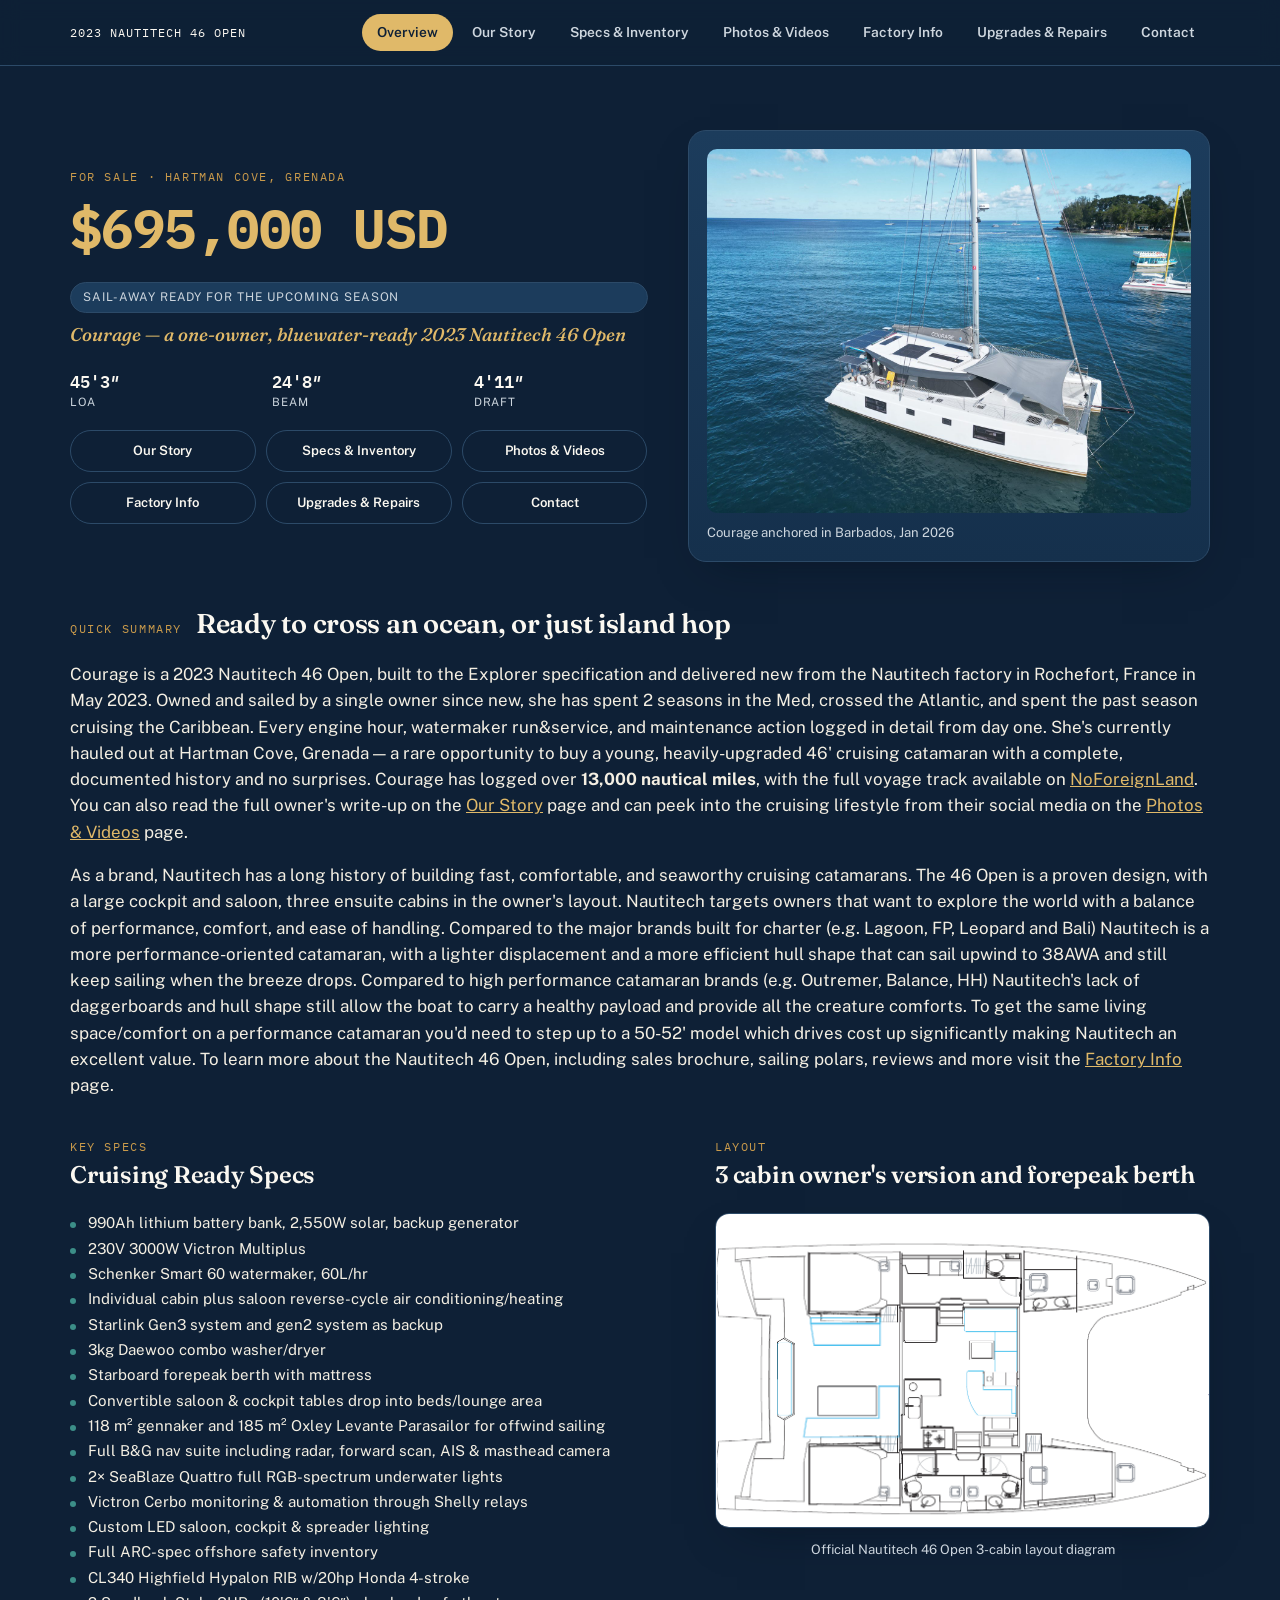
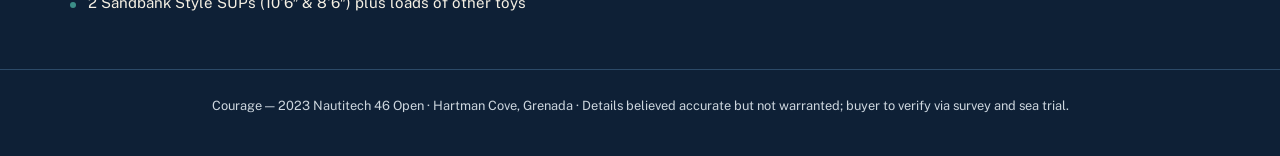
==== index.html @ 59e5dc00 "tweak layout title" ====
<!doctype html>
<html lang="en">
<head>
<meta charset="UTF-8">
<meta name="viewport" content="width=device-width, initial-scale=1.0">
<title>Courage — 2023 Nautitech 46 Open | For Sale</title>
<meta name="description" content="Courage, a one-owner 2023 Nautitech 46 Open, for sale in Hartman Cove, Grenada. Extensively upgraded, fully documented, ready to cruise.">
<link rel="icon" href="data:image/svg+xml,%3Csvg xmlns='http://www.w3.org/2000/svg' viewBox='0 0 32 32'%3E%3Crect width='32' height='32' rx='6' fill='%230e2036'/%3E%3Cpath d='M16 5v16M16 8l7 4-7 3V8Z' fill='%23e0b969'/%3E%3Cpath d='M6 24c2 2 4 2 6 0s4-2 6 0 4 2 6 0' stroke='%23e0b969' stroke-width='1.6' fill='none' stroke-linecap='round'/%3E%3C/svg%3E">
<link rel="preconnect" href="https://fonts.googleapis.com">
<link rel="preconnect" href="https://fonts.gstatic.com" crossorigin>
<link href="https://fonts.googleapis.com/css2?family=Fraunces:ital,opsz,wght@0,9..144,300;0,9..144,450;0,9..144,600;0,9..144,700;1,9..144,500&family=Public+Sans:wght@400;500;600;700&family=IBM+Plex+Mono:wght@400;500;600&display=swap" rel="stylesheet">
<link rel="stylesheet" href="assets/css/style.css">
<!-- Google tag (gtag.js) -->
<script async src="https://www.googletagmanager.com/gtag/js?id=G-KEBNTZXDZ2"></script>
<script>
  window.dataLayer = window.dataLayer || [];
  function gtag(){dataLayer.push(arguments);}
  gtag('js', new Date());

  gtag('config', 'G-KEBNTZXDZ2');
</script>
</head>
<body data-page="description">
<header id="site-header"></header>

<main>
  <div class="page-hero-block">
    <div class="hero">
      <div>
        <div class="eyebrow">For sale &middot; Hartman Cove, Grenada</div>
        <h1 class="hero-price" data-cfg="askingPrice">$695,000 USD</h1>
        <div class="price-pill">Sail-away ready for the upcoming season</div>
        <p class="tag">Courage &mdash; a one-owner, bluewater-ready 2023 Nautitech&nbsp;46&nbsp;Open</p>

        <div class="hero-facts">
          <div><div class="v">45'3&Prime;</div><div class="k">LOA</div></div>
          <div><div class="v">24'8&Prime;</div><div class="k">Beam</div></div>
          <div><div class="v">4'11&Prime;</div><div class="k">Draft</div></div>
        </div>

        <div class="hero-nav-grid">
          <a class="btn btn-ghost" href="our-story.html">Our Story</a>
          <a class="btn btn-ghost" href="specs.html">Specs &amp; Inventory</a>
          <a class="btn btn-ghost" href="photos.html">Photos &amp; Videos</a>
          <a class="btn btn-ghost" href="info.html">Factory Info</a>
          <a class="btn btn-ghost" href="upgrades.html">Upgrades &amp; Repairs</a>
          <a class="btn btn-ghost" href="contact.html">Contact</a>
        </div>

      </div>

      <div class="hero-art">
        <a href="assets/img/courage-barbados-hero.jpg" target="_blank" rel="noopener"><img src="assets/img/courage-barbados-hero.jpg" alt="Courage anchored in Barbados, January 2026"></a>
        <p class="diagram-note" style="margin-top:10px;margin-bottom:0;">Courage anchored in Barbados, Jan 2026</p>
      </div>
    </div>
  </div>

  <div class="section">
    <div class="section-head">
      <div class="eyebrow">Quick summary</div>
      <h2>Ready to cross an ocean, or just island hop</h2>
    </div>
    <p class="lede">
      Courage is a 2023 Nautitech 46 Open, built to the Explorer specification and delivered new from the
      Nautitech factory in Rochefort, France in May 2023. Owned and sailed by a single owner since new, she has
      spent 2 seasons in the Med, crossed the Atlantic, and spent the past season cruising the Caribbean.  Every engine hour, 
      watermaker run&service, and maintenance action logged in detail from day one. She's currently hauled out at Hartman
      Cove, Grenada — a rare opportunity to buy a young, heavily-upgraded 46' cruising catamaran with a
      complete, documented history and no surprises. Courage has logged over <strong>13,000 nautical
      miles</strong>, with the full voyage track available on
      <a href="https://www.noforeignland.com/map/boat/6696064289603584/journey">NoForeignLand</a>.  You can also read the full owner's 
      write-up on the <a href="our-story.html">Our Story</a> page and can peek into the cruising lifestyle from their social media on the <a href="photos.html">Photos &amp; Videos</a> 
      page.
    </p>
    <p class="lede">
      As a brand, Nautitech has a long history of building fast, comfortable, and seaworthy cruising catamarans. The 46 Open is
      a proven design, with a large cockpit and saloon, three ensuite cabins in the owner's layout.  Nautitech targets owners 
      that want to explore the world with a balance of performance, comfort, and ease of handling.  Compared to the major brands built for charter (e.g. Lagoon, FP, Leopard and Bali) 
      Nautitech is a more performance-oriented catamaran, with a lighter displacement and a more efficient hull shape that can sail upwind to 38AWA and still 
      keep sailing when the breeze drops.  Compared to high performance catamaran brands (e.g. Outremer, Balance, HH) Nautitech's lack of daggerboards and hull shape
      still allow the boat to carry a healthy payload and provide all the creature comforts.  To get the same living space/comfort on a performance catamaran you'd
      need to step up to a 50-52' model which drives cost up significantly making Nautitech an excellent value.  To learn more about the Nautitech 46 Open, including 
      sales brochure, sailing polars, reviews and more visit the <a href="info.html">Factory Info</a> page. 
    </p>
  </div>

  <div class="section upgrade-intro" style="align-items:start;">
    <div>
      <div class="eyebrow">Key specs</div>
      <h2>Cruising Ready Specs</h2>
      <div class="timeline-entry" style="margin-top:20px;">
        <ul>
          <li>990Ah lithium battery bank, 2,550W solar, backup generator</li>
          <li>230V 3000W Victron Multiplus</li>
          <li>Schenker Smart 60 watermaker, 60L/hr</li>
          <li>Individual cabin plus saloon reverse-cycle air conditioning/heating</li>
          <li>Starlink Gen3 system and gen2 system as backup</li>
          <li>3kg Daewoo combo washer/dryer</li>
          <li>Starboard forepeak berth with mattress</li>
          <li>Convertible saloon &amp; cockpit tables drop into beds/lounge area</li>
          <li>118 m&sup2; gennaker and 185 m&sup2; Oxley Levante Parasailor for offwind sailing</li>
          <li>Full B&amp;G nav suite including radar, forward scan, AIS &amp; masthead camera</li>
          <li>2&times; SeaBlaze Quattro full RGB-spectrum underwater lights</li>
          <li>Victron Cerbo monitoring &amp; automation through Shelly relays</li>
          <li>Custom LED saloon, cockpit &amp; spreader lighting</li>
          <li>Full ARC-spec offshore safety inventory</li>
          <li>CL340 Highfield Hypalon RIB w/20hp Honda 4-stroke</li>
          <li>2 Sandbank Style SUPs (10'6&Prime; &amp; 8'6&Prime;) plus loads of other toys</li>
        </ul>
      </div>
    </div>
    <div>
      <div class="eyebrow">Layout</div>
      <h2>3 cabin owner's version and forepeak berth</h2>
      <a href="assets/img/nautitech-46open-layout-plan.png" target="_blank" rel="noopener" style="margin-top:20px;display:block;">
        <img src="assets/img/nautitech-46open-layout-plan.png" alt="Nautitech 46 Open 3 cabin owner's layout / deck plan" style="width:100%;display:block;border-radius:var(--radius);border:1px solid var(--line);box-shadow:var(--shadow);">
      </a>
      <p class="diagram-note" style="text-align:center;margin-top:12px;">
        Official Nautitech 46 Open 3-cabin layout diagram
      </p>
    </div>
  </div>
</main>

<footer id="site-footer"></footer>

<script src="assets/js/config.js"></script>
<script src="assets/js/nav.js"></script>
</body>
</html>
---- assets/css/style.css ----
/* Courage — 2023 Nautitech 46 Open — site styles
   Palette: deep marine navy + brass + parchment sand, echoing brightwork
   hardware against a night passage sky. Deliberately single-theme. */

:root {
  --ink: #0e2036;
  --ink-2: #15304c;
  --ink-3: #1c3c5c;
  --line: #2c4a68;
  --sand: #f4efe3;
  --sand-dim: #cdd6de;
  --sand-2: #fbf8f1;
  --brass: #c99a4b;
  --brass-bright: #e0b969;
  --sea: #3c8e88;
  --warn: #d69a52;
  --shadow: 0 18px 44px -22px rgba(6, 14, 26, 0.55);
  --radius: 14px;
}

* { box-sizing: border-box; }
html { scroll-behavior: smooth; }

body {
  margin: 0;
  background: var(--ink);
  color: var(--sand);
  font-family: "Public Sans", -apple-system, BlinkMacSystemFont, "Segoe UI", sans-serif;
  line-height: 1.55;
  -webkit-font-smoothing: antialiased;
}

h1, h2, h3, .display {
  font-family: "Fraunces", Georgia, "Times New Roman", serif;
  font-weight: 600;
  text-wrap: balance;
  letter-spacing: -0.01em;
  color: var(--sand-2);
  margin: 0;
}

a { color: var(--brass-bright); }
a:focus-visible, button:focus-visible, input:focus-visible, textarea:focus-visible {
  outline: 2px solid var(--brass-bright);
  outline-offset: 3px;
}

.mono { font-family: "IBM Plex Mono", ui-monospace, monospace; font-variant-numeric: tabular-nums; }
.eyebrow {
  font-family: "IBM Plex Mono", monospace;
  font-size: 0.72rem;
  letter-spacing: 0.14em;
  text-transform: uppercase;
  color: var(--brass);
}

/* ---------- Topbar ---------- */
.topbar {
  position: sticky;
  top: 0;
  z-index: 40;
  background: rgba(14, 32, 54, 0.94);
  backdrop-filter: blur(10px);
  border-bottom: 1px solid var(--line);
}
.topbar-inner {
  max-width: 1180px;
  margin: 0 auto;
  padding: 14px 20px;
  display: flex;
  align-items: center;
  gap: 18px;
  flex-wrap: wrap;
}
.brand {
  display: flex;
  align-items: baseline;
  gap: 10px;
  text-decoration: none;
  flex-shrink: 0;
}
.brand-name {
  font-family: "Fraunces", serif;
  font-weight: 700;
  font-size: 1.3rem;
  color: var(--sand-2);
  letter-spacing: 0.01em;
}
.brand-tag {
  font-family: "IBM Plex Mono", monospace;
  font-size: 0.78rem;
  letter-spacing: 0.08em;
  color: var(--sand-2);
  text-transform: uppercase;
}
nav.primary-nav {
  display: flex;
  gap: 4px;
  margin-left: auto;
  flex-wrap: wrap;
}
nav.primary-nav a {
  font-family: "Public Sans", sans-serif;
  font-size: 0.86rem;
  font-weight: 600;
  color: var(--sand-dim);
  background: transparent;
  border: 1px solid transparent;
  border-radius: 999px;
  padding: 7px 14px;
  text-decoration: none;
}
nav.primary-nav a:hover { color: var(--sand-2); border-color: var(--line); }
nav.primary-nav a.active { color: var(--ink); background: var(--brass-bright); }
.menu-toggle {
  display: none;
  background: transparent;
  border: 1px solid var(--line);
  color: var(--sand-2);
  border-radius: 8px;
  font-size: 1.1rem;
  padding: 6px 10px;
  cursor: pointer;
}

/* ---------- Layout ---------- */
main { max-width: 1180px; margin: 0 auto; padding: 0 20px; }
.page-hero-block { padding-block: 32px 0; }
.section { margin-block-start: 40px; padding-block-end: 0; }
main > .section:first-child, main > .page-hero-block { margin-block-start: 32px; }
main { padding-block-end: 56px; }
.section-head { display: flex; align-items: baseline; gap: 14px; margin-bottom: 16px; flex-wrap: wrap; }
.section-head h2 { font-size: 1.7rem; }

.card {
  background: var(--ink-2);
  border: 1px solid var(--line);
  border-radius: var(--radius);
  padding: 22px 24px;
}

/* ---------- Hero ---------- */
.hero {
  display: grid;
  grid-template-columns: 1.05fr 0.95fr;
  gap: 40px;
  align-items: center;
}
.hero-art {
  background: linear-gradient(180deg, var(--ink-3), var(--ink-2));
  border: 1px solid var(--line);
  border-radius: 18px;
  padding: 18px;
  box-shadow: var(--shadow);
}
.hero-art svg { width: 100%; height: auto; display: block; }
.hero-art img { width: 100%; height: auto; display: block; border-radius: 10px; }
.hero h1 { font-size: clamp(2.3rem, 4.4vw, 3.4rem); }
.hero .hero-price {
  font-family: "IBM Plex Mono", monospace;
  font-weight: 700;
  color: var(--brass-bright);
}
.hero .price-pill { margin-top: 12px; }
.hero .tag {
  font-family: "Fraunces", serif;
  font-style: italic;
  font-weight: 500;
  font-size: 1.15rem;
  color: var(--brass-bright);
  margin-top: 8px;
}
.hero-facts {
  display: grid;
  grid-template-columns: repeat(3, auto);
  gap: 14px 28px;
  margin-top: 18px;
}
.hero-facts div { min-width: 90px; }
.hero-facts .v { font-family: "IBM Plex Mono", monospace; font-size: 1.05rem; font-weight: 600; color: var(--sand-2); }
.hero-facts .k { font-size: 0.72rem; letter-spacing: 0.08em; text-transform: uppercase; color: var(--sand-dim); }
.hero-nav-grid {
  display: grid;
  grid-template-columns: repeat(3, 1fr);
  gap: 10px;
  margin-top: 18px;
}
.hero-nav-grid .btn {
  width: 100%;
  justify-content: center;
  padding: 10px 12px;
  font-size: 0.82rem;
  text-align: center;
}
.hero-cta { display: flex; gap: 12px; margin-top: 20px; flex-wrap: wrap; }

.btn {
  font-family: "Public Sans", sans-serif;
  font-weight: 600;
  font-size: 0.9rem;
  border-radius: 999px;
  padding: 12px 22px;
  border: 1px solid transparent;
  cursor: pointer;
  text-decoration: none;
  display: inline-flex;
  align-items: center;
  gap: 8px;
}
.btn-primary { background: var(--brass-bright); color: var(--ink); }
.btn-primary:hover { background: var(--brass); }
.btn-ghost { background: transparent; color: var(--sand-2); border-color: var(--line); }
.btn-ghost:hover { border-color: var(--brass-bright); color: var(--brass-bright); }

p.lede { font-size: 1.06rem; color: var(--sand); }

/* ---------- Layout diagram ---------- */
.layout-wrap { display: grid; grid-template-columns: 1.3fr 0.7fr; gap: 32px; align-items: start; }
.layout-wrap svg { width: 100%; height: auto; }
.layout-key { display: grid; gap: 10px; }
.layout-key .row { display: flex; align-items: center; gap: 10px; font-size: 0.92rem; }
.layout-key .swatch { width: 12px; height: 12px; border-radius: 3px; flex-shrink: 0; }
.diagram-note { font-size: 0.82rem; color: var(--sand-dim); margin-top: 14px; }

/* ---------- Placeholder / pending cards ---------- */
.pending {
  border: 1px dashed var(--line);
  border-radius: var(--radius);
  padding: 22px 24px;
  background: transparent;
}
.pending .eyebrow { color: var(--sea); }
.pending h3 { font-size: 1.05rem; margin-bottom: 6px; }
.pending p { color: var(--sand-dim); font-size: 0.9rem; margin: 0; }
.thumb-grid { display: grid; grid-template-columns: repeat(4, 1fr); gap: 10px; margin-top: 18px; }
.thumb-grid img {
  width: 100%;
  aspect-ratio: 4 / 3;
  object-fit: cover;
  border-radius: 8px;
  border: 1px solid var(--line);
  display: block;
}

/* ---------- Specs page ---------- */
.quickspec-strip {
  display: grid;
  grid-template-columns: repeat(4, 1fr);
  gap: 1px;
  background: var(--line);
  border: 1px solid var(--line);
  border-radius: var(--radius);
  overflow: hidden;
  margin-bottom: 8px;
}
.quickspec-strip div { background: var(--ink-2); padding: 16px 18px; }
.quickspec-strip .v { font-family: "IBM Plex Mono", monospace; font-weight: 600; font-size: 1.02rem; color: var(--sand-2); }
.quickspec-strip .k { font-size: 0.7rem; letter-spacing: 0.08em; text-transform: uppercase; color: var(--sand-dim); margin-top: 3px; }

.spec-grid { display: grid; grid-template-columns: repeat(auto-fit, minmax(300px, 1fr)); gap: 18px; }
.spec-group h3 {
  font-size: 0.78rem;
  letter-spacing: 0.1em;
  text-transform: uppercase;
  font-family: "IBM Plex Mono", monospace;
  color: var(--brass);
  border-bottom: 1px solid var(--line);
  padding-bottom: 8px;
  margin-bottom: 10px;
}
.spec-group ul { list-style: none; margin: 0; padding: 0; display: grid; gap: 5px; }
.spec-group li { font-size: 0.93rem; line-height: 1.35; padding-left: 16px; position: relative; color: var(--sand); }
.spec-group li::before {
  content: "";
  position: absolute;
  left: 0;
  top: 0.55em;
  width: 6px;
  height: 6px;
  border-radius: 50%;
  background: var(--sea);
}
.spec-group li strong { color: var(--sand-2); }

.investment-strip {
  margin-top: 32px;
  display: grid;
  grid-template-columns: repeat(auto-fit, minmax(220px, 1fr));
  gap: 18px;
}
.investment-strip .card .v { font-family: "IBM Plex Mono", monospace; font-size: 1.6rem; font-weight: 600; color: var(--brass-bright); }
.investment-strip .card .k { font-size: 0.78rem; color: var(--sand-dim); margin-top: 6px; }

.price-callout {
  display: flex;
  align-items: center;
  gap: 16px;
  flex-wrap: wrap;
  border-left: 3px solid var(--brass);
  background: var(--ink-2);
  border-radius: 0 var(--radius) var(--radius) 0;
  padding: 18px 22px;
  margin: 36px 0;
}
.price-callout .amount {
  font-family: "IBM Plex Mono", monospace;
  font-weight: 700;
  font-size: 1.7rem;
  color: var(--brass-bright);
}
.price-pill {
  font-size: 0.75rem;
  letter-spacing: 0.08em;
  text-transform: uppercase;
  color: var(--sand-dim);
  background: var(--ink-3);
  border: 1px solid var(--line);
  border-radius: 999px;
  padding: 5px 12px;
  max-width: 100%;
  box-sizing: border-box;
}
.price-amount {
  font-family: "IBM Plex Mono", monospace;
  font-weight: 700;
  font-size: 1.3rem;
  color: var(--brass-bright) !important;
}

.note-box {
  margin-top: 24px;
  border-left: 3px solid var(--warn);
  background: var(--ink-2);
  border-radius: 0 var(--radius) var(--radius) 0;
  padding: 16px 20px;
  font-size: 0.9rem;
  color: var(--sand);
}

/* ---------- Photos / videos / info grids ---------- */
.link-grid { display: grid; grid-template-columns: repeat(auto-fit, minmax(240px, 1fr)); gap: 18px; }
.doc-grid { display: grid; grid-template-columns: repeat(auto-fit, minmax(260px, 1fr)); gap: 18px; }
.doc-card { display: flex; flex-direction: column; gap: 10px; }
.doc-card .file { font-family: "IBM Plex Mono", monospace; font-size: 0.78rem; color: var(--sand-dim); word-break: break-word; }
.doc-card .btn { align-self: flex-start; margin-top: 4px; }

.doc-list { list-style: none; margin: 24px 0 0; padding: 0; display: grid; gap: 0; }
.doc-list li {
  display: flex; flex-wrap: wrap; align-items: baseline; gap: 8px 14px;
  padding: 16px 0; border-bottom: 1px solid var(--line);
}
.doc-list li:first-child { padding-top: 0; }
.doc-list li:last-child { border-bottom: none; }
.doc-list .doc-name { color: var(--sand-2); font-weight: 600; font-size: 0.96rem; }
.doc-list .file { font-family: "IBM Plex Mono", monospace; font-size: 0.78rem; color: var(--sand-dim); word-break: break-word; }
.doc-list .tag-pending {
  margin-left: auto;
  font-family: "IBM Plex Mono", monospace;
  font-size: 0.68rem;
  text-transform: uppercase;
  letter-spacing: 0.08em;
  color: var(--sea);
  border: 1px dashed var(--line);
  border-radius: 999px;
  padding: 4px 11px;
  white-space: nowrap;
}

.link-card { display: flex; flex-direction: column; gap: 8px; text-decoration: none; }
.link-card h3 { font-size: 1.02rem; color: var(--sand-2); }
.link-card p { margin: 0; color: var(--sand-dim); font-size: 0.88rem; }
.link-card .go { color: var(--brass-bright); font-size: 0.82rem; font-weight: 600; margin-top: 4px; }

/* Small, gallery-sized video embeds — narrower than YouTube's stock 560x315 */
.video-grid {
  display: grid;
  grid-template-columns: repeat(auto-fit, minmax(280px, 1fr));
  gap: 22px;
}
.video-card { display: flex; flex-direction: column; gap: 10px; }
.video-frame {
  position: relative;
  width: 100%;
  max-width: 360px;
  aspect-ratio: 16 / 9;
  border-radius: 12px;
  overflow: hidden;
  border: 1px solid var(--line);
  background: var(--ink-3);
}
.video-frame iframe { position: absolute; inset: 0; width: 100%; height: 100%; border: 0; }
.video-card h3 { font-size: 0.98rem; }

.insta-grid {
  display: grid;
  grid-template-columns: repeat(auto-fit, minmax(170px, 1fr));
  gap: 18px;
  align-items: start;
}
.insta-grid blockquote.instagram-media { margin: 0 !important; width: 100% !important; }

/* Instagram's embed script enforces a ~326px floor on the iframe it builds and can
   resize it again after the post finishes loading, so a one-time JS measurement is
   unreliable (it can lock in a stale size and cause overlap). `zoom` shrinks the
   whole embed — including any later resize Instagram makes — without JS. */
.insta-embed { zoom: 0.5; overflow: hidden; }

/* ---------- Upgrades & repair history ---------- */
.upgrade-intro { display: grid; grid-template-columns: 1.1fr 0.9fr; gap: 40px; align-items: start; }
.upgrade-photo {
  width: 100%;
  border-radius: var(--radius);
  border: 1px solid var(--line);
  box-shadow: var(--shadow);
  display: block;
}
.timeline { display: grid; gap: 26px; }
.timeline-entry h3 {
  font-size: 0.78rem;
  letter-spacing: 0.1em;
  text-transform: uppercase;
  font-family: "IBM Plex Mono", monospace;
  color: var(--brass);
  border-bottom: 1px solid var(--line);
  padding-bottom: 8px;
  margin-bottom: 10px;
}
.timeline-entry > ul { list-style: none; margin: 0; padding: 0; display: grid; gap: 5px; }
.timeline-entry > ul > li {
  font-size: 0.94rem;
  line-height: 1.35;
  padding-left: 18px;
  position: relative;
  color: var(--sand);
}
.timeline-entry > ul > li::before {
  content: "";
  position: absolute;
  left: 0;
  top: 0.6em;
  width: 6px;
  height: 6px;
  border-radius: 50%;
  background: var(--sea);
}
.timeline-entry .price {
  font-family: "IBM Plex Mono", monospace;
  font-weight: 600;
  color: var(--brass-bright);
  font-size: 0.9em;
}
.timeline-entry ul ul {
  list-style: none;
  margin: 5px 0 0;
  padding-left: 22px;
  display: grid;
  gap: 4px;
}
.timeline-entry ul ul li {
  font-size: 0.86rem;
  line-height: 1.35;
  color: var(--sand-dim);
  padding-left: 14px;
  position: relative;
}
.timeline-entry ul ul li::before {
  content: "";
  position: absolute;
  left: 0;
  top: 0.55em;
  width: 4px;
  height: 4px;
  border-radius: 50%;
  background: var(--line);
}

/* ---------- Our Story ---------- */
.story-columns { display: grid; grid-template-columns: 1fr 1fr; gap: 40px; align-items: start; }
.photo-pair { display: grid; grid-template-columns: 1fr 1fr; gap: 20px; }

/* ---------- Contact ---------- */
.contact-grid { display: grid; grid-template-columns: 0.9fr 1.1fr; gap: 40px; align-items: start; }
.contact-item { display: flex; gap: 14px; margin-bottom: 14px; }
.contact-item .ico {
  width: 38px; height: 38px; border-radius: 10px;
  background: var(--ink-3); border: 1px solid var(--line);
  display: flex; align-items: center; justify-content: center;
  flex-shrink: 0; color: var(--brass-bright); font-size: 1rem;
}
.contact-item .k { font-size: 0.72rem; letter-spacing: 0.08em; text-transform: uppercase; color: var(--sand-dim); }
.contact-item .v { font-size: 1rem; color: var(--sand-2); }
form.contact-form { display: grid; gap: 14px; }
form.contact-form label { font-size: 0.8rem; color: var(--sand-dim); display: block; margin-bottom: 6px; }
form.contact-form input, form.contact-form textarea {
  width: 100%;
  background: var(--ink);
  border: 1px solid var(--line);
  border-radius: 10px;
  padding: 11px 13px;
  color: var(--sand-2);
  font: inherit;
  font-family: "Public Sans", sans-serif;
}
form.contact-form textarea { resize: vertical; min-height: 110px; }
.two-col { display: grid; grid-template-columns: 1fr 1fr; gap: 14px; }

footer#site-footer {
  border-top: 1px solid var(--line);
  padding: 26px 20px 40px;
  text-align: center;
  font-size: 0.8rem;
  color: var(--sand-dim);
  display: block;
}

@media (max-width: 860px) {
  .hero, .layout-wrap, .contact-grid, .upgrade-intro, .story-columns, .two-col { grid-template-columns: 1fr; }
  .photo-pair { grid-template-columns: 1fr; gap: 16px; }
  .hero-nav-grid { grid-template-columns: repeat(2, 1fr); }
  .quickspec-strip { grid-template-columns: repeat(2, 1fr); }
  .thumb-grid { grid-template-columns: repeat(2, 1fr); }
  .menu-toggle { display: inline-flex; }
  nav.primary-nav {
    display: none;
    flex-direction: column;
    width: 100%;
    order: 3;
    background: var(--ink-2);
    border: 1px solid var(--line);
    border-radius: 12px;
    padding: 8px;
    margin-top: 8px;
  }
  nav.primary-nav.open { display: flex; }
  nav.primary-nav a { text-align: left; }
}
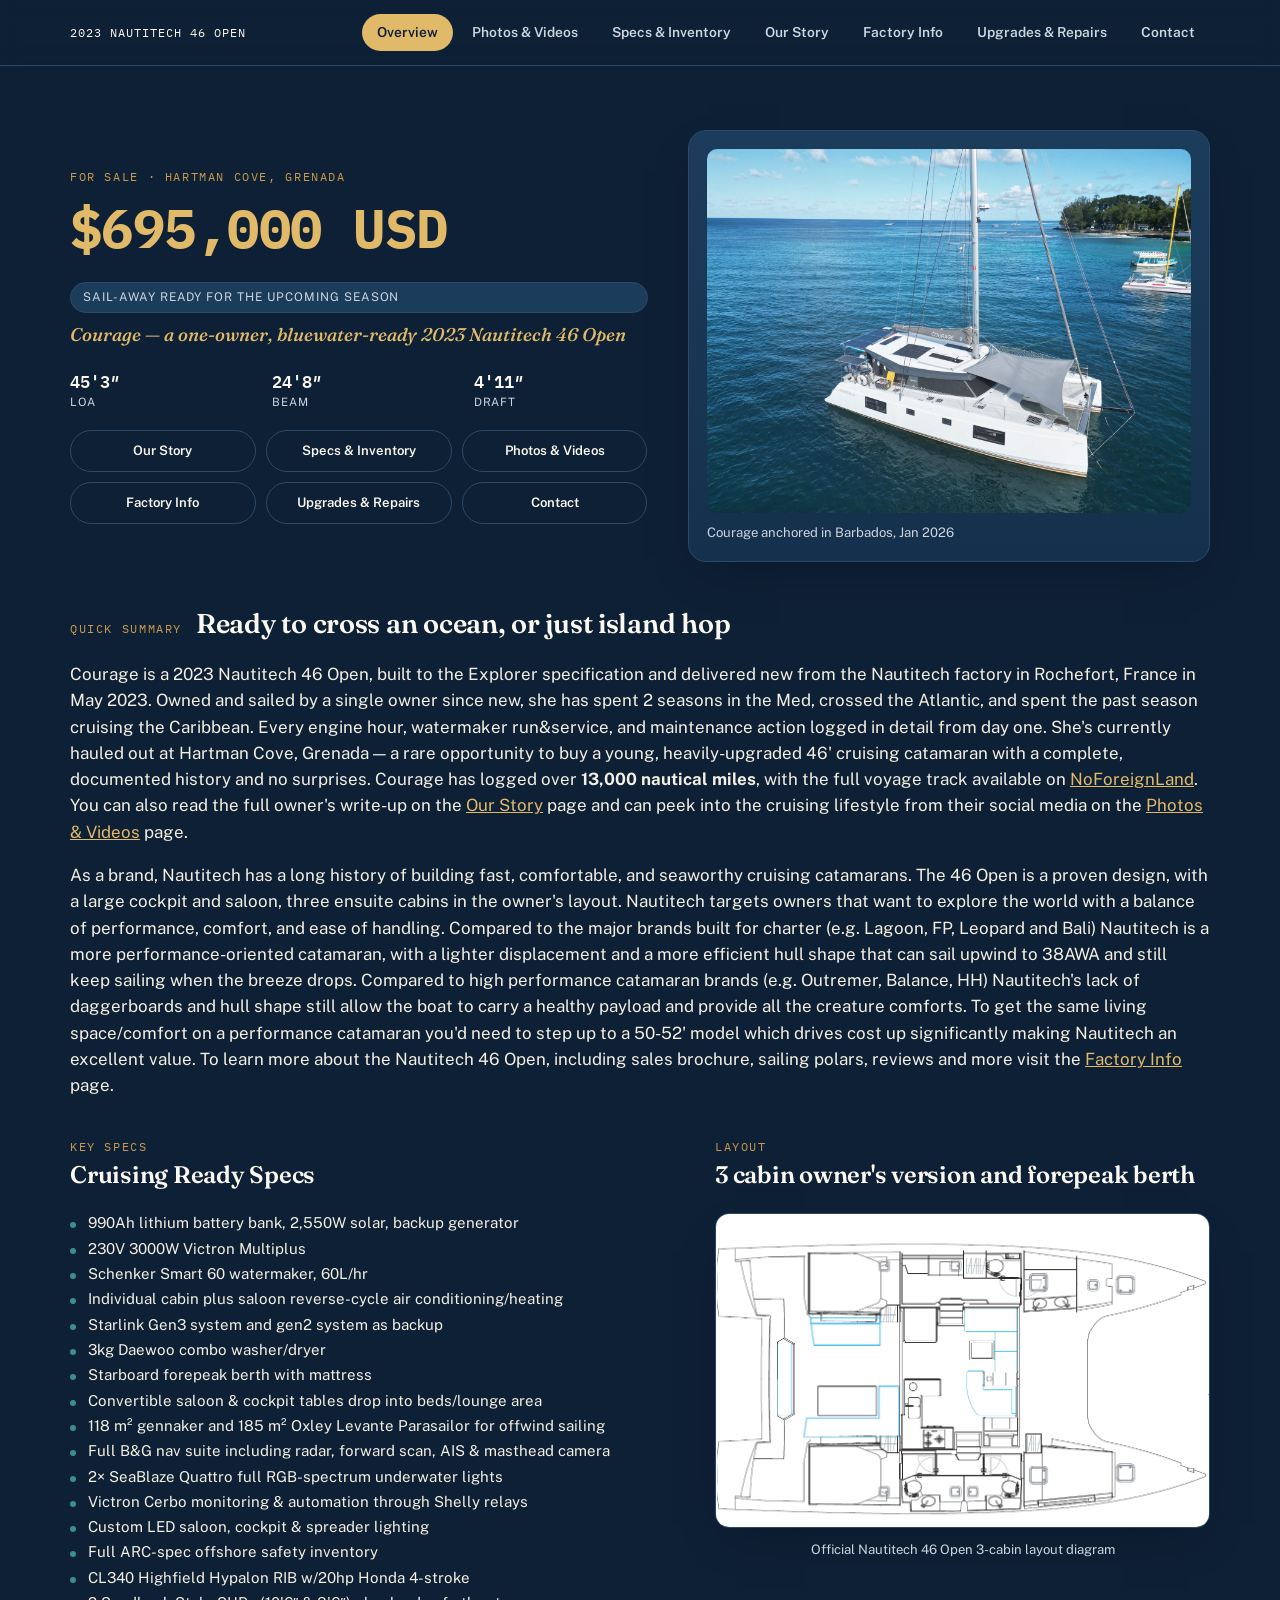
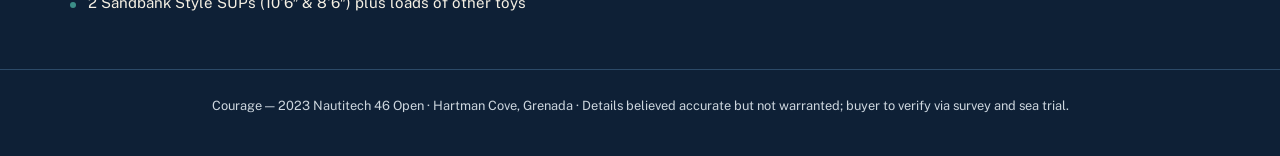
==== commit eed561d4: "Add sitemap, robots.txt, and social/canonical meta tags for SEO - robots.txt pointing at sitemap.xml" ====
--- a/index.html
+++ b/index.html
@@ -5,6 +5,19 @@
 <meta name="viewport" content="width=device-width, initial-scale=1.0">
 <title>Courage — 2023 Nautitech 46 Open | For Sale</title>
 <meta name="description" content="Courage, a one-owner 2023 Nautitech 46 Open, for sale in Hartman Cove, Grenada. Extensively upgraded, fully documented, ready to cruise.">
+<link rel="canonical" href="https://svcourage.com/">
+<meta property="og:type" content="website">
+<meta property="og:site_name" content="Courage — 2023 Nautitech 46 Open">
+<meta property="og:title" content="Courage — 2023 Nautitech 46 Open | For Sale">
+<meta property="og:description" content="Courage, a one-owner 2023 Nautitech 46 Open, for sale in Hartman Cove, Grenada. Extensively upgraded, fully documented, ready to cruise.">
+<meta property="og:url" content="https://svcourage.com/">
+<meta property="og:image" content="https://svcourage.com/assets/img/social-share.jpg">
+<meta property="og:image:width" content="1200">
+<meta property="og:image:height" content="900">
+<meta name="twitter:card" content="summary_large_image">
+<meta name="twitter:title" content="Courage — 2023 Nautitech 46 Open | For Sale">
+<meta name="twitter:description" content="Courage, a one-owner 2023 Nautitech 46 Open, for sale in Hartman Cove, Grenada. Extensively upgraded, fully documented, ready to cruise.">
+<meta name="twitter:image" content="https://svcourage.com/assets/img/social-share.jpg">
 <link rel="icon" href="data:image/svg+xml,%3Csvg xmlns='http://www.w3.org/2000/svg' viewBox='0 0 32 32'%3E%3Crect width='32' height='32' rx='6' fill='%230e2036'/%3E%3Cpath d='M16 5v16M16 8l7 4-7 3V8Z' fill='%23e0b969'/%3E%3Cpath d='M6 24c2 2 4 2 6 0s4-2 6 0 4 2 6 0' stroke='%23e0b969' stroke-width='1.6' fill='none' stroke-linecap='round'/%3E%3C/svg%3E">
 <link rel="preconnect" href="https://fonts.googleapis.com">
 <link rel="preconnect" href="https://fonts.gstatic.com" crossorigin>
--- a/assets/css/style.css
+++ b/assets/css/style.css
@@ -519,6 +519,9 @@
   .hero-nav-grid { grid-template-columns: repeat(2, 1fr); }
   .quickspec-strip { grid-template-columns: repeat(2, 1fr); }
   .thumb-grid { grid-template-columns: repeat(2, 1fr); }
+  .photo-gallery { grid-template-columns: repeat(auto-fill, minmax(96px, 1fr)); }
+  .lightbox-prev, .lightbox-next { width: 38px; height: 38px; font-size: 1.1rem; }
+  .lightbox-img { max-height: 72vh; }
   .menu-toggle { display: inline-flex; }
   nav.primary-nav {
     display: none;
@@ -534,3 +537,86 @@
   nav.primary-nav.open { display: flex; }
   nav.primary-nav a { text-align: left; }
 }
+
+/* ---------- Photo gallery + lightbox ---------- */
+.photo-gallery {
+  display: grid;
+  grid-template-columns: repeat(auto-fill, minmax(130px, 1fr));
+  gap: 8px;
+  margin-top: 18px;
+}
+.gallery-thumb {
+  all: unset;
+  cursor: pointer;
+  display: block;
+  border-radius: 8px;
+  overflow: hidden;
+  border: 1px solid var(--line);
+  line-height: 0;
+}
+.gallery-thumb img {
+  width: 100%;
+  aspect-ratio: 1 / 1;
+  object-fit: cover;
+  display: block;
+  transition: transform 0.18s ease;
+}
+.gallery-thumb:hover img,
+.gallery-thumb:focus-visible img { transform: scale(1.06); }
+.gallery-thumb:focus-visible { outline: 2px solid var(--brass-bright); outline-offset: 2px; }
+
+.lightbox {
+  position: fixed;
+  inset: 0;
+  background: rgba(6, 14, 26, 0.94);
+  display: none;
+  align-items: center;
+  justify-content: center;
+  z-index: 1000;
+  padding: 56px 20px;
+}
+.lightbox.open { display: flex; }
+.lightbox-img {
+  max-width: 90vw;
+  max-height: 82vh;
+  border-radius: 10px;
+  box-shadow: var(--shadow);
+  object-fit: contain;
+  display: block;
+}
+.lightbox-close,
+.lightbox-prev,
+.lightbox-next {
+  position: absolute;
+  background: var(--ink-2);
+  border: 1px solid var(--line);
+  color: var(--sand-2);
+  border-radius: 999px;
+  width: 44px;
+  height: 44px;
+  display: flex;
+  align-items: center;
+  justify-content: center;
+  font-size: 1.3rem;
+  line-height: 1;
+  cursor: pointer;
+}
+.lightbox-close:hover,
+.lightbox-prev:hover,
+.lightbox-next:hover {
+  border-color: var(--brass-bright);
+  color: var(--brass-bright);
+}
+.lightbox-close { top: 18px; right: 18px; }
+.lightbox-prev { left: 18px; top: 50%; transform: translateY(-50%); }
+.lightbox-next { right: 18px; top: 50%; transform: translateY(-50%); }
+.lightbox-counter {
+  position: absolute;
+  bottom: 18px;
+  left: 50%;
+  transform: translateX(-50%);
+  font-family: "IBM Plex Mono", monospace;
+  font-size: 0.78rem;
+  letter-spacing: 0.06em;
+  color: var(--sand-dim);
+}
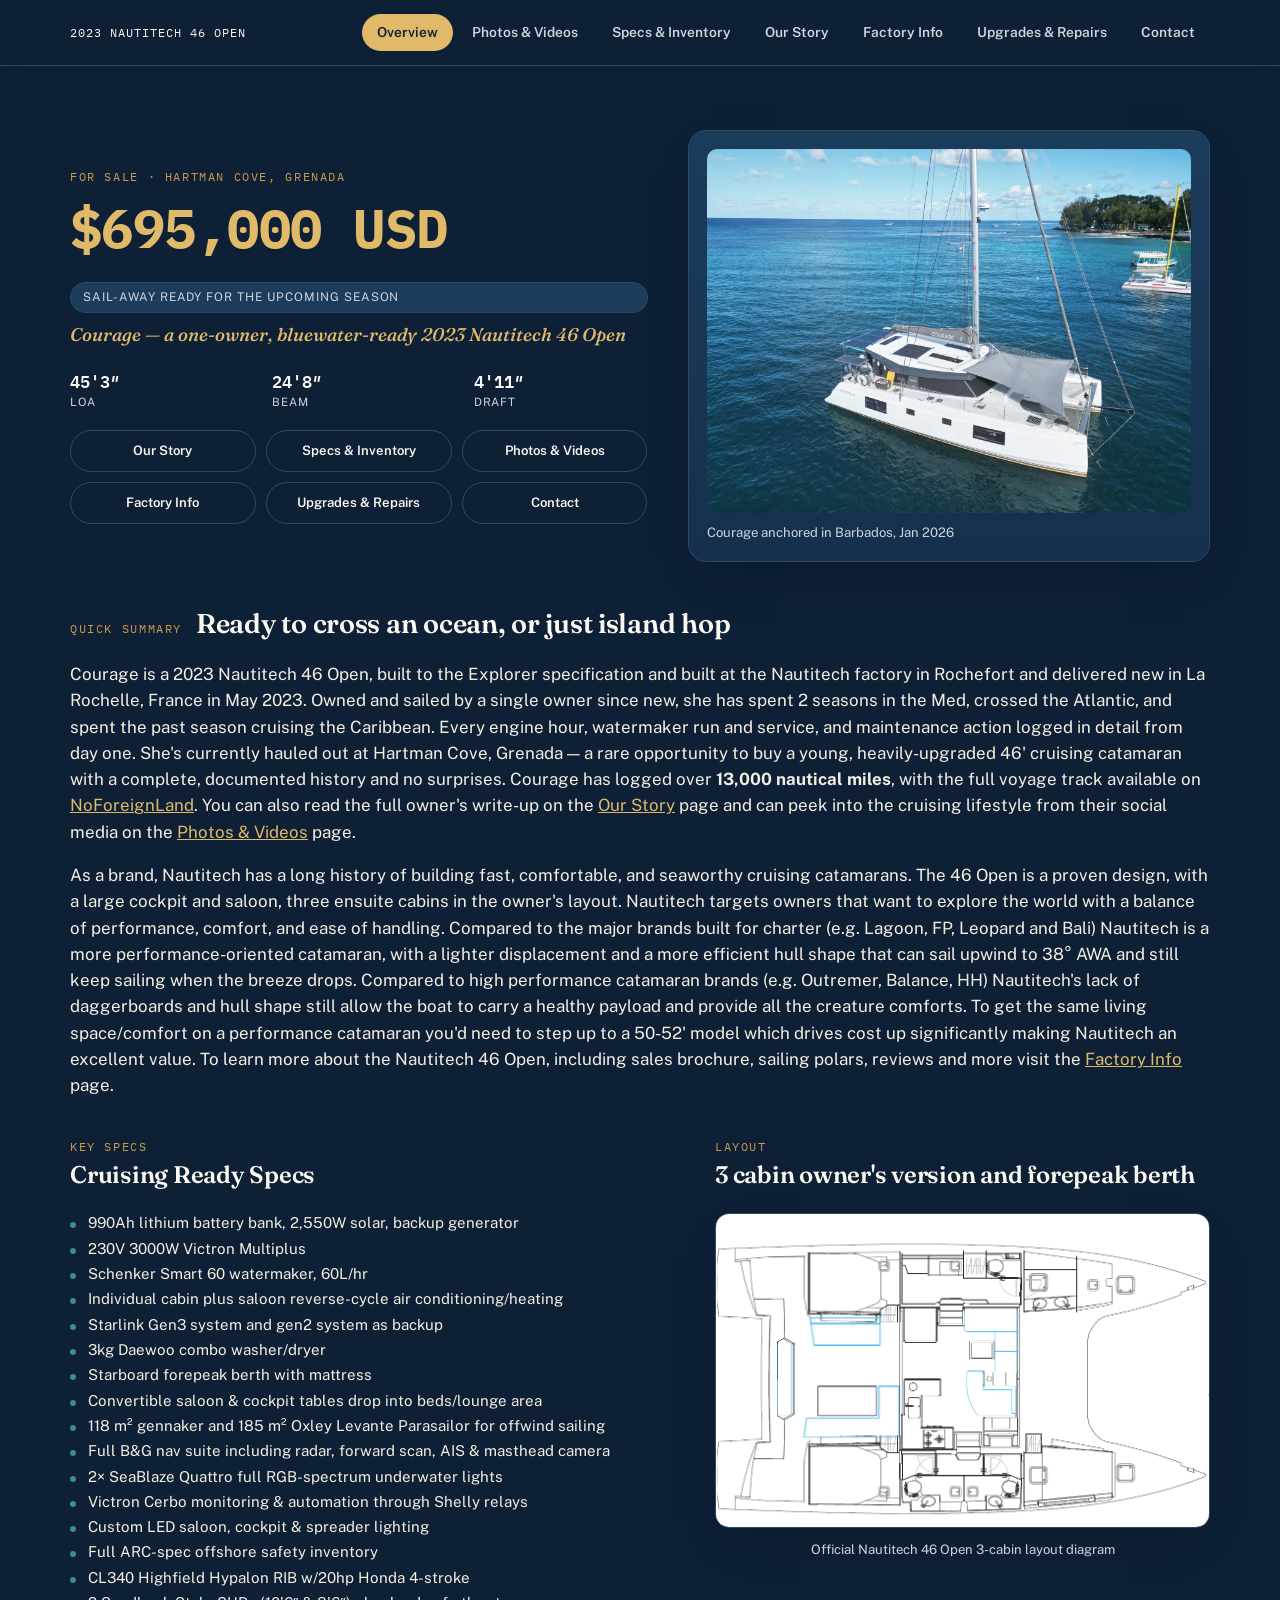
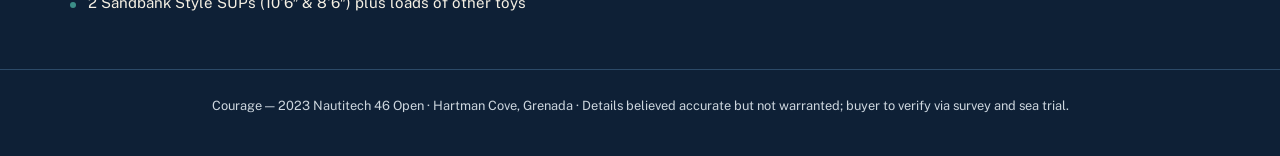
==== commit 4eeb7199: "Fix cross-page inconsistencies, stale October text, and typos - Align specs dates with the upgrades " ====
--- a/index.html
+++ b/index.html
@@ -75,25 +75,25 @@
       <h2>Ready to cross an ocean, or just island hop</h2>
     </div>
     <p class="lede">
-      Courage is a 2023 Nautitech 46 Open, built to the Explorer specification and delivered new from the
-      Nautitech factory in Rochefort, France in May 2023. Owned and sailed by a single owner since new, she has
-      spent 2 seasons in the Med, crossed the Atlantic, and spent the past season cruising the Caribbean.  Every engine hour, 
-      watermaker run&service, and maintenance action logged in detail from day one. She's currently hauled out at Hartman
+      Courage is a 2023 Nautitech 46 Open, built to the Explorer specification and built at the Nautitech
+      factory in Rochefort and delivered new in La Rochelle, France in May 2023. Owned and sailed by a single owner since new, she has
+      spent 2 seasons in the Med, crossed the Atlantic, and spent the past season cruising the Caribbean. Every engine hour,
+      watermaker run and service, and maintenance action logged in detail from day one. She's currently hauled out at Hartman
       Cove, Grenada — a rare opportunity to buy a young, heavily-upgraded 46' cruising catamaran with a
       complete, documented history and no surprises. Courage has logged over <strong>13,000 nautical
       miles</strong>, with the full voyage track available on
-      <a href="https://www.noforeignland.com/map/boat/6696064289603584/journey">NoForeignLand</a>.  You can also read the full owner's 
+      <a href="https://www.noforeignland.com/map/boat/6696064289603584/journey">NoForeignLand</a>. You can also read the full owner's 
       write-up on the <a href="our-story.html">Our Story</a> page and can peek into the cruising lifestyle from their social media on the <a href="photos.html">Photos &amp; Videos</a> 
       page.
     </p>
     <p class="lede">
       As a brand, Nautitech has a long history of building fast, comfortable, and seaworthy cruising catamarans. The 46 Open is
-      a proven design, with a large cockpit and saloon, three ensuite cabins in the owner's layout.  Nautitech targets owners 
-      that want to explore the world with a balance of performance, comfort, and ease of handling.  Compared to the major brands built for charter (e.g. Lagoon, FP, Leopard and Bali) 
-      Nautitech is a more performance-oriented catamaran, with a lighter displacement and a more efficient hull shape that can sail upwind to 38AWA and still 
-      keep sailing when the breeze drops.  Compared to high performance catamaran brands (e.g. Outremer, Balance, HH) Nautitech's lack of daggerboards and hull shape
-      still allow the boat to carry a healthy payload and provide all the creature comforts.  To get the same living space/comfort on a performance catamaran you'd
-      need to step up to a 50-52' model which drives cost up significantly making Nautitech an excellent value.  To learn more about the Nautitech 46 Open, including 
+      a proven design, with a large cockpit and saloon, three ensuite cabins in the owner's layout. Nautitech targets owners 
+      that want to explore the world with a balance of performance, comfort, and ease of handling. Compared to the major brands built for charter (e.g. Lagoon, FP, Leopard and Bali) 
+      Nautitech is a more performance-oriented catamaran, with a lighter displacement and a more efficient hull shape that can sail upwind to 38&deg; AWA and still 
+      keep sailing when the breeze drops. Compared to high performance catamaran brands (e.g. Outremer, Balance, HH) Nautitech's lack of daggerboards and hull shape
+      still allow the boat to carry a healthy payload and provide all the creature comforts. To get the same living space/comfort on a performance catamaran you'd
+      need to step up to a 50-52' model which drives cost up significantly making Nautitech an excellent value. To learn more about the Nautitech 46 Open, including 
       sales brochure, sailing polars, reviews and more visit the <a href="info.html">Factory Info</a> page. 
     </p>
   </div>
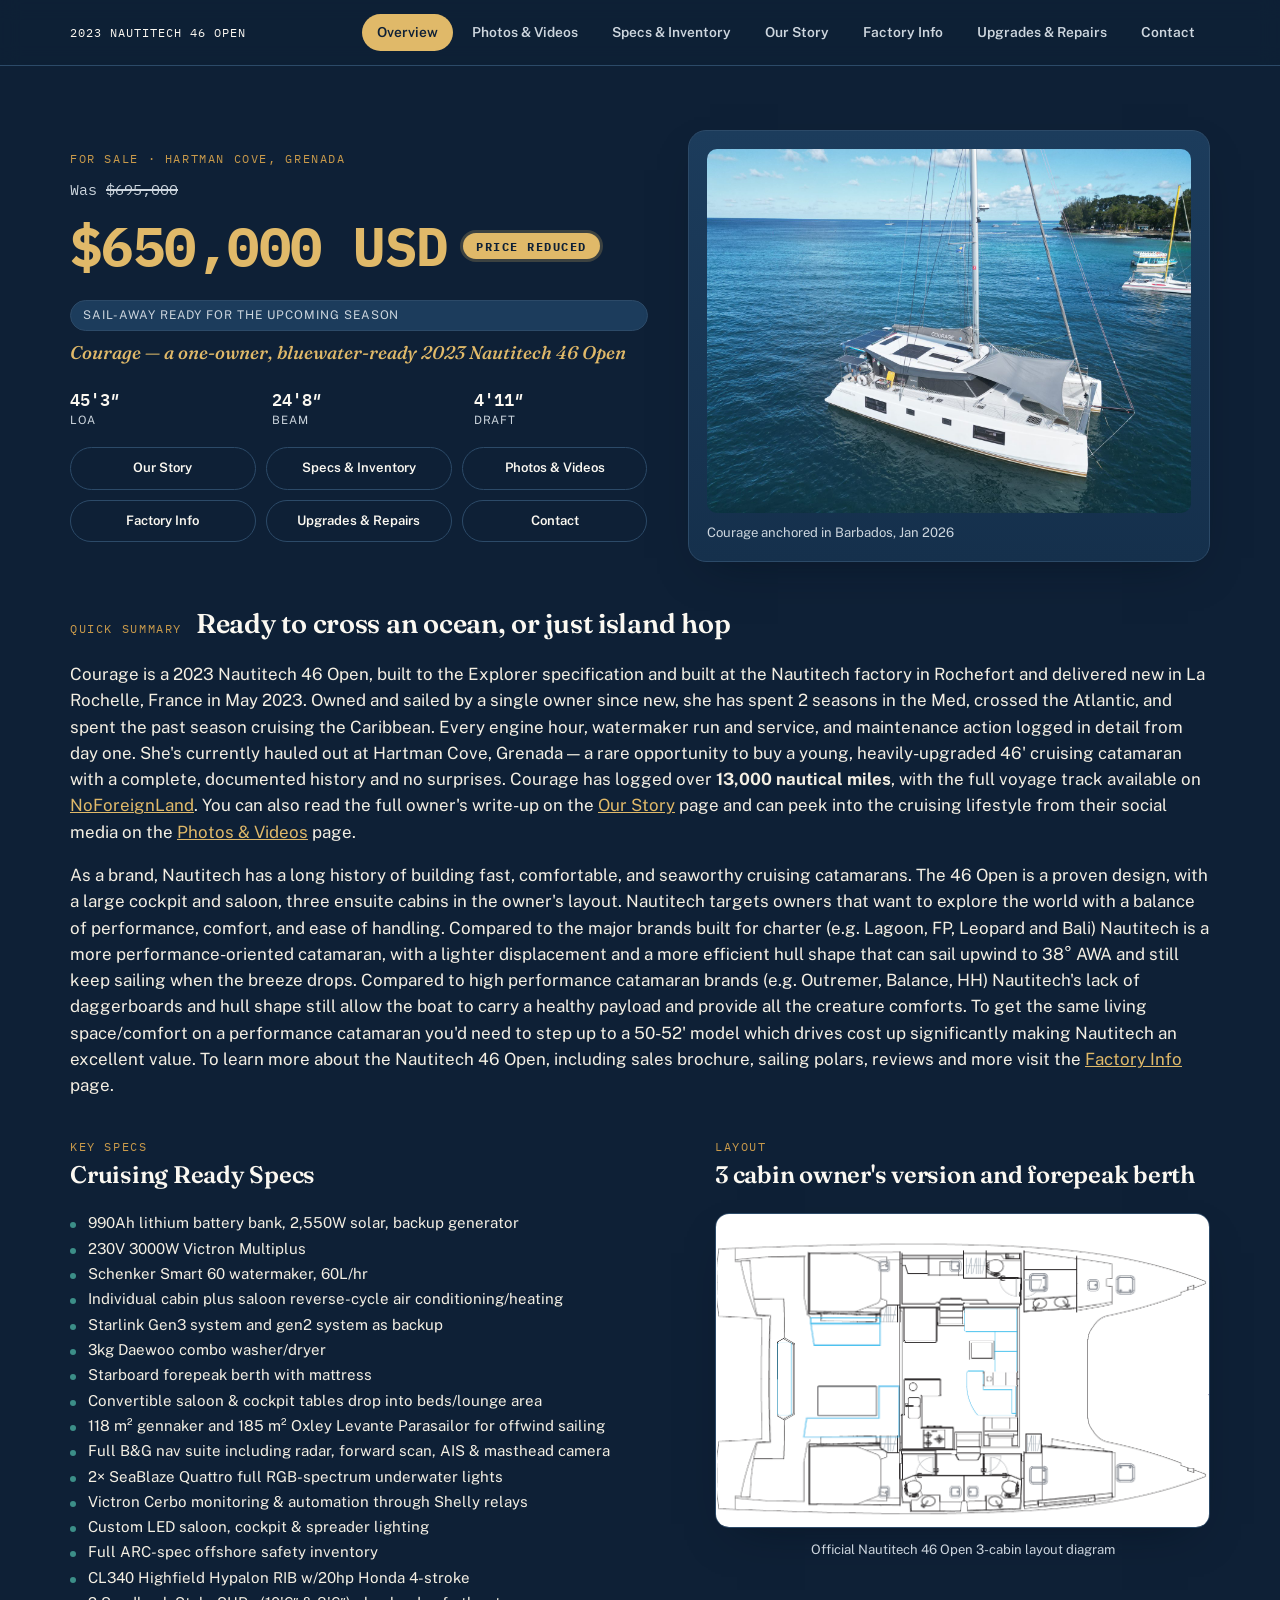
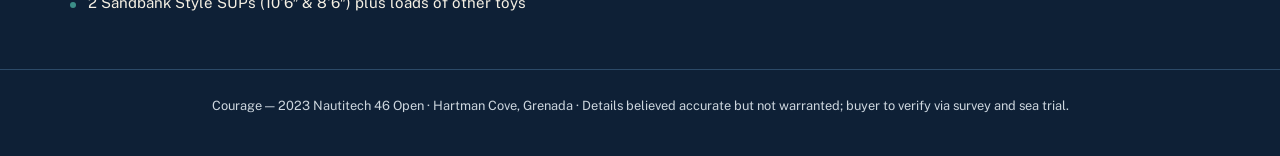
==== commit 9ad68a07: "Drop asking price to $650,000 with Price Reduced badge - config.js: askingPrice $650,000 USD; new pr" ====
--- a/index.html
+++ b/index.html
@@ -41,7 +41,11 @@
     <div class="hero">
       <div>
         <div class="eyebrow">For sale &middot; Hartman Cove, Grenada</div>
-        <h1 class="hero-price" data-cfg="askingPrice">$695,000 USD</h1>
+        <div class="price-was" data-price-reduced>Was <s data-cfg="previousPrice">$695,000</s></div>
+        <h1 class="hero-price">
+          <span data-cfg="askingPrice">$650,000 USD</span>
+          <span class="badge-reduced" data-price-reduced>Price reduced</span>
+        </h1>
         <div class="price-pill">Sail-away ready for the upcoming season</div>
         <p class="tag">Courage &mdash; a one-owner, bluewater-ready 2023 Nautitech&nbsp;46&nbsp;Open</p>
 
--- a/assets/css/style.css
+++ b/assets/css/style.css
@@ -162,6 +162,28 @@
   color: var(--brass-bright);
 }
 .hero .price-pill { margin-top: 12px; }
+.hero-price, .price-amount { display: flex; flex-wrap: wrap; align-items: center; gap: 8px 16px; }
+.price-was {
+  font-family: "IBM Plex Mono", monospace;
+  font-size: 0.95rem;
+  color: var(--sand-dim);
+  margin: 10px 0 2px;
+}
+.price-was s { text-decoration-thickness: 2px; }
+.badge-reduced {
+  font-family: "IBM Plex Mono", monospace;
+  font-size: 0.78rem;
+  font-weight: 700;
+  letter-spacing: 0.12em;
+  text-transform: uppercase;
+  line-height: 1;
+  white-space: nowrap;
+  color: var(--ink);
+  background: var(--brass-bright);
+  border-radius: 999px;
+  padding: 7px 13px;
+  box-shadow: 0 0 0 3px rgba(224, 185, 105, 0.22);
+}
 .hero .tag {
   font-family: "Fraunces", serif;
   font-style: italic;
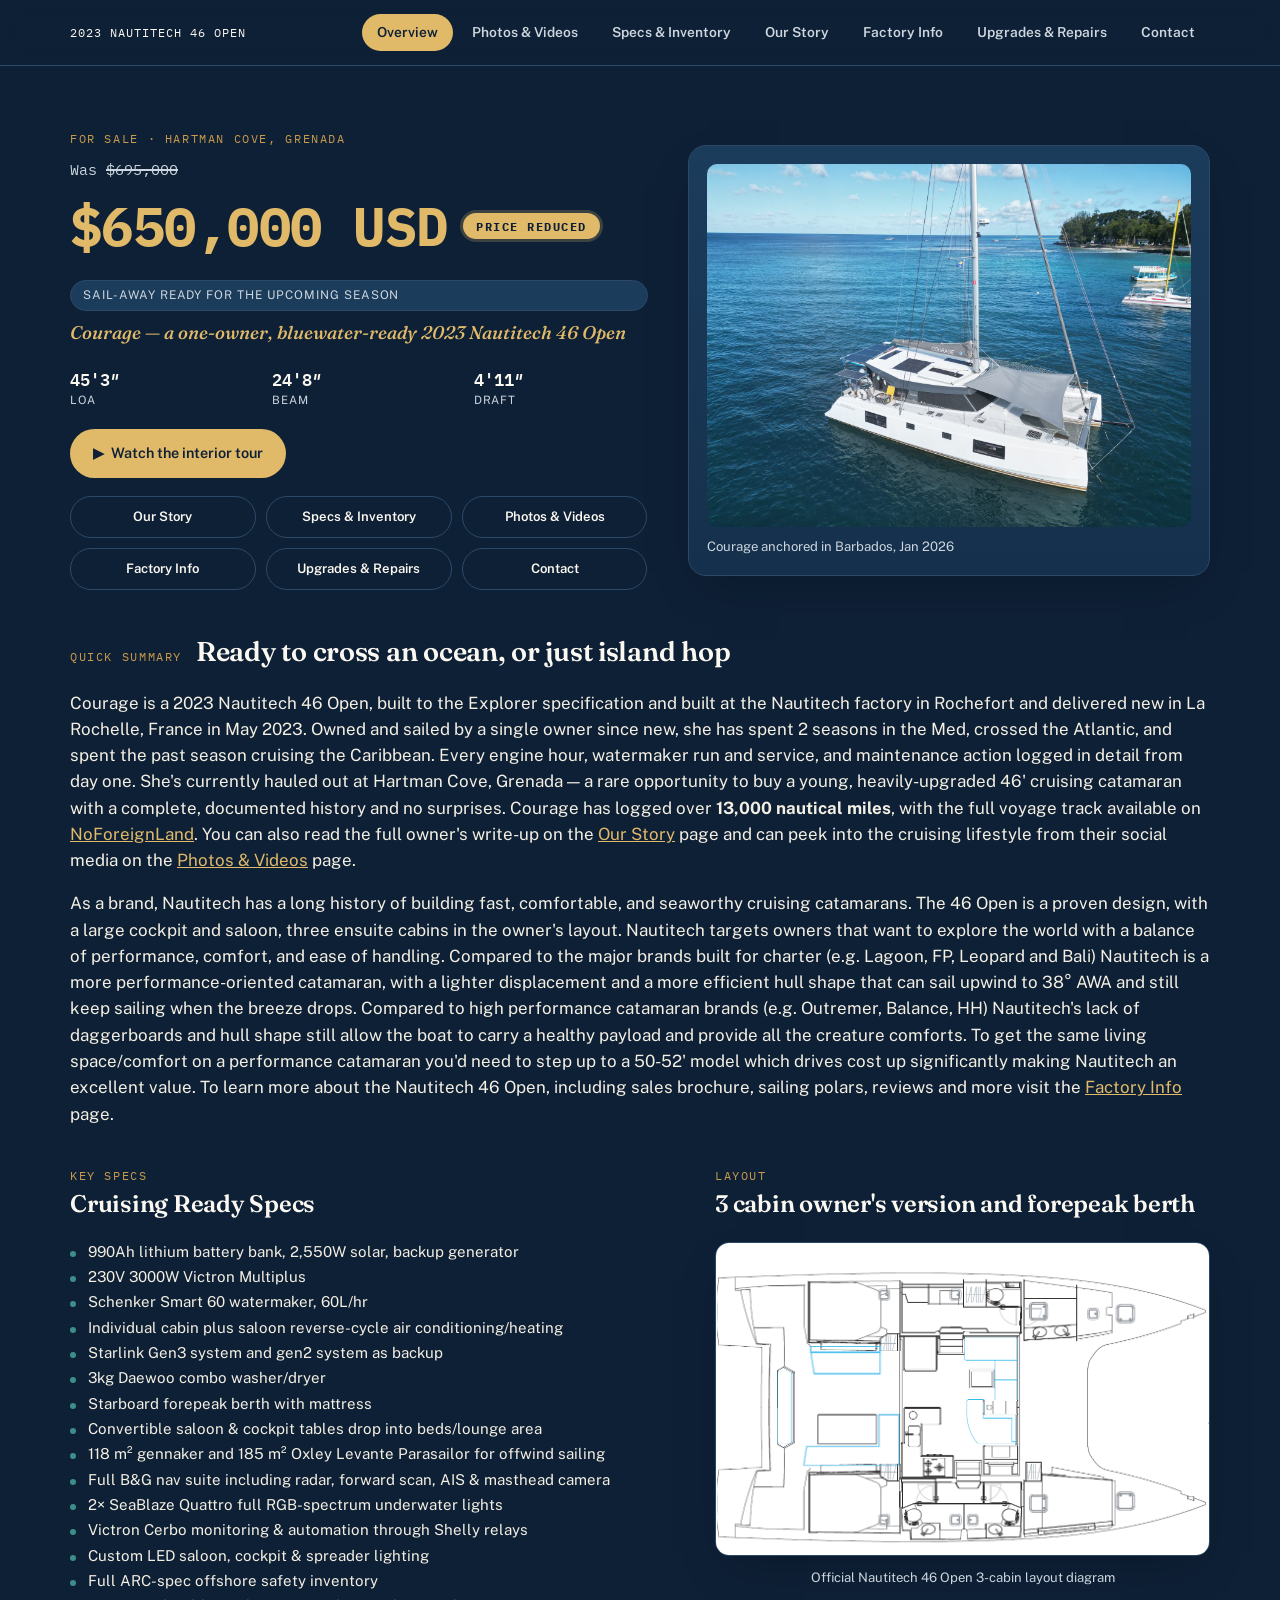
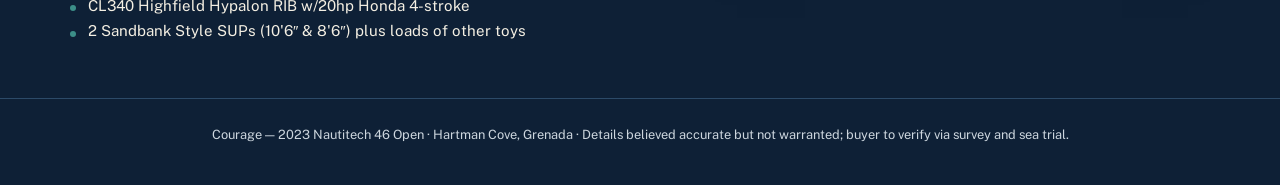
==== commit 0376195b: "Add Video Tours section and Sailing Videos album to photos page - New Video Tours section after List" ====
--- a/index.html
+++ b/index.html
@@ -53,6 +53,10 @@
           <div><div class="v">45'3&Prime;</div><div class="k">LOA</div></div>
           <div><div class="v">24'8&Prime;</div><div class="k">Beam</div></div>
           <div><div class="v">4'11&Prime;</div><div class="k">Draft</div></div>
+        </div>
+
+        <div class="hero-cta">
+          <a class="btn btn-primary" href="photos.html#tours">&#9654;&ensp;Watch the interior tour</a>
         </div>
 
         <div class="hero-nav-grid">
--- a/assets/css/style.css
+++ b/assets/css/style.css
@@ -412,6 +412,28 @@
 }
 .video-frame iframe { position: absolute; inset: 0; width: 100%; height: 100%; border: 0; }
 .video-card h3 { font-size: 0.98rem; }
+
+/* Tour cards: poster image linking out to the video (Google Photos can't be embedded) */
+#tours { scroll-margin-top: 84px; } /* clear the sticky topbar when linked from the hero */
+.tour-card { text-decoration: none; color: inherit; }
+.tour-poster img { position: absolute; inset: 0; width: 100%; height: 100%; object-fit: cover; transition: transform 0.18s ease; }
+.tour-play {
+  position: absolute; top: 50%; left: 50%;
+  width: 60px; height: 60px; margin: -30px 0 0 -30px;
+  border-radius: 50%;
+  background: rgba(14, 32, 54, 0.78);
+  border: 2px solid var(--brass-bright);
+}
+.tour-play::after {
+  content: ""; position: absolute; top: 50%; left: 50%;
+  margin: -11px 0 0 -6px;
+  border-style: solid; border-width: 11px 0 11px 18px;
+  border-color: transparent transparent transparent var(--brass-bright);
+}
+.tour-card:hover .tour-poster img, .tour-card:focus-visible .tour-poster img { transform: scale(1.04); }
+.tour-card:hover .tour-play { background: rgba(14, 32, 54, 0.92); }
+.tour-note { margin: 0; font-size: 0.85rem; color: var(--brass-bright); font-weight: 600; }
+.tour-pending { display: flex; align-items: center; justify-content: center; text-align: center; padding: 16px; }
 
 .insta-grid {
   display: grid;
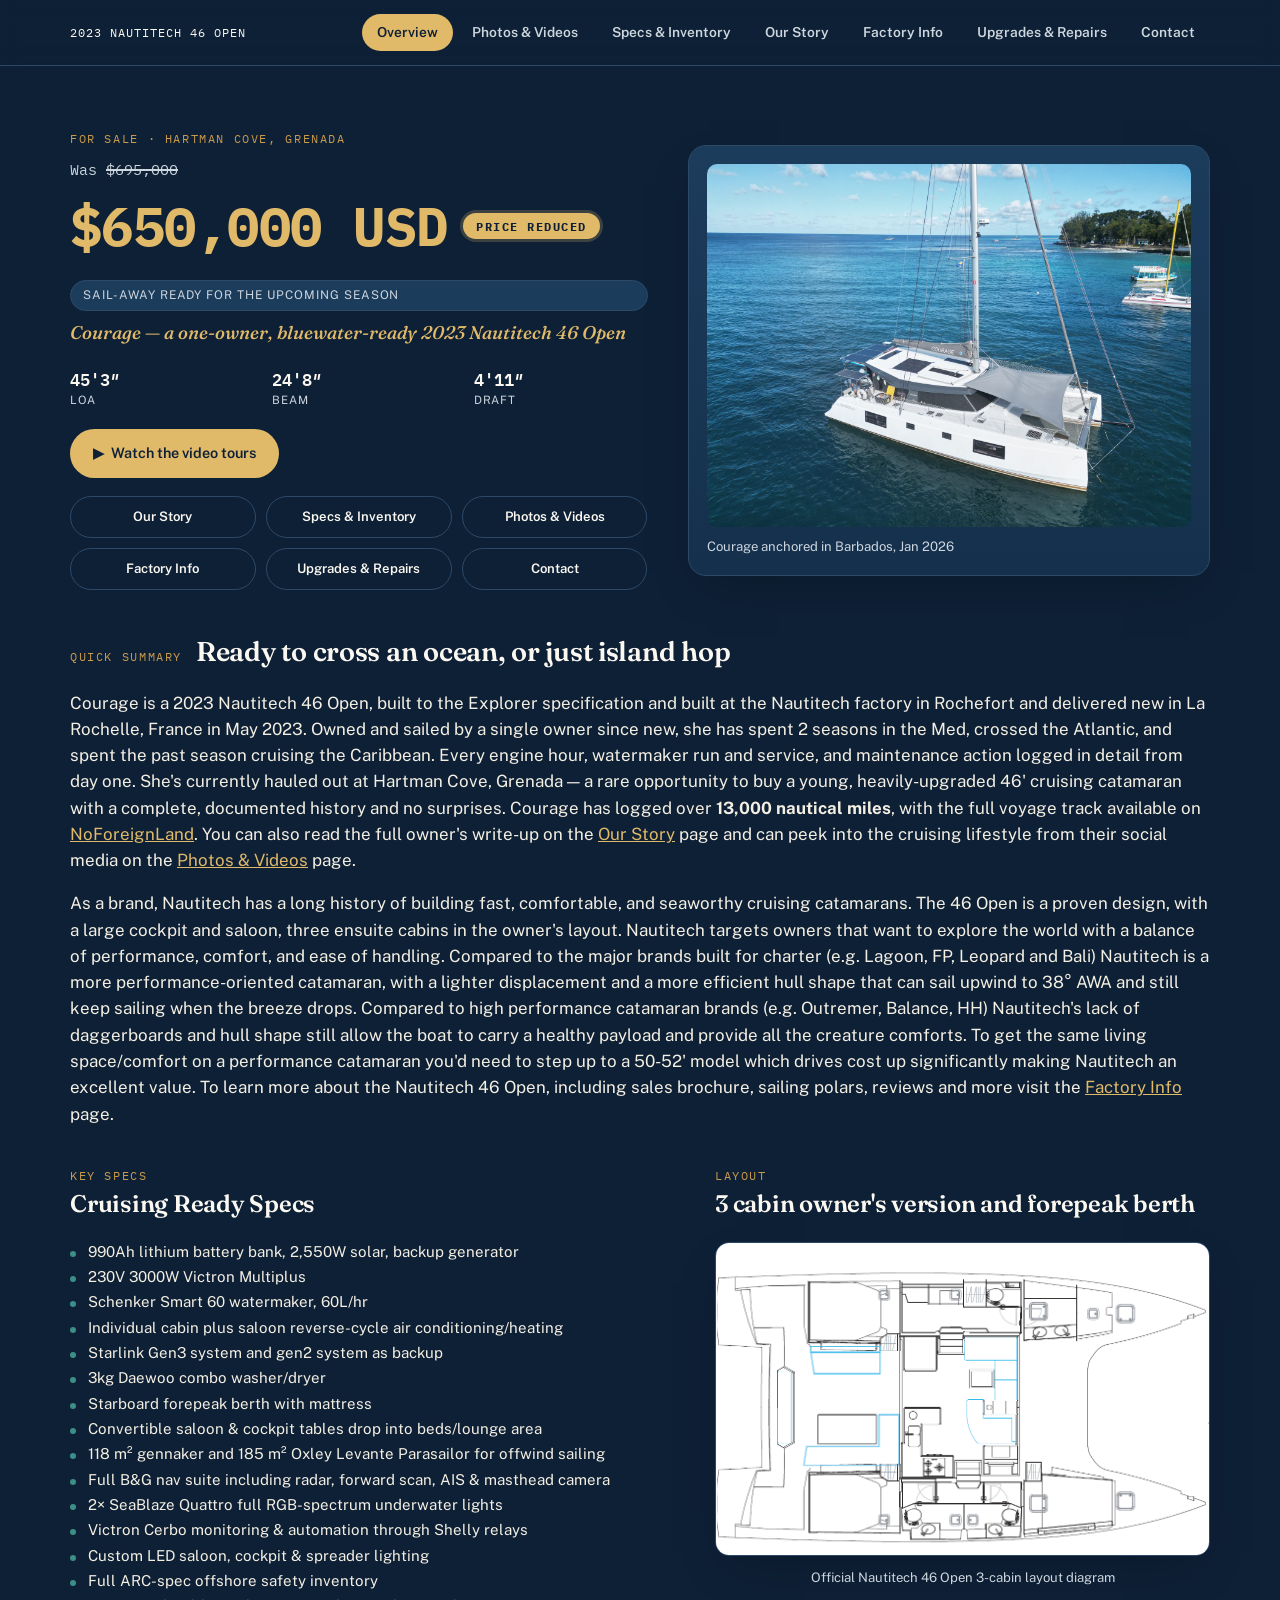
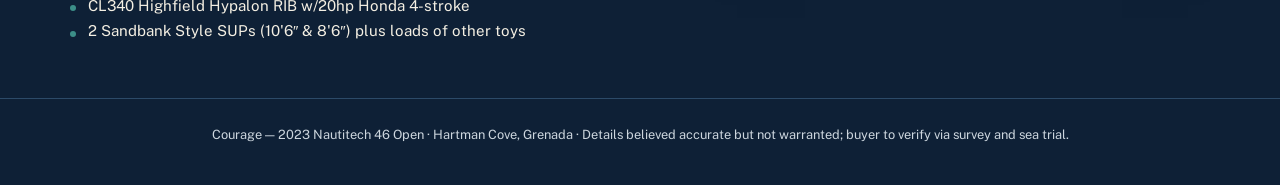
==== commit c579ebdb: "Add Topside and Hulls & Bottom video tours to photos page Replaces the exterior coming-soon placehol" ====
--- a/index.html
+++ b/index.html
@@ -56,7 +56,7 @@
         </div>
 
         <div class="hero-cta">
-          <a class="btn btn-primary" href="photos.html#tours">&#9654;&ensp;Watch the interior tour</a>
+          <a class="btn btn-primary" href="photos.html#tours">&#9654;&ensp;Watch the video tours</a>
         </div>
 
         <div class="hero-nav-grid">
--- a/assets/css/style.css
+++ b/assets/css/style.css
@@ -433,7 +433,6 @@
 .tour-card:hover .tour-poster img, .tour-card:focus-visible .tour-poster img { transform: scale(1.04); }
 .tour-card:hover .tour-play { background: rgba(14, 32, 54, 0.92); }
 .tour-note { margin: 0; font-size: 0.85rem; color: var(--brass-bright); font-weight: 600; }
-.tour-pending { display: flex; align-items: center; justify-content: center; text-align: center; padding: 16px; }
 
 .insta-grid {
   display: grid;
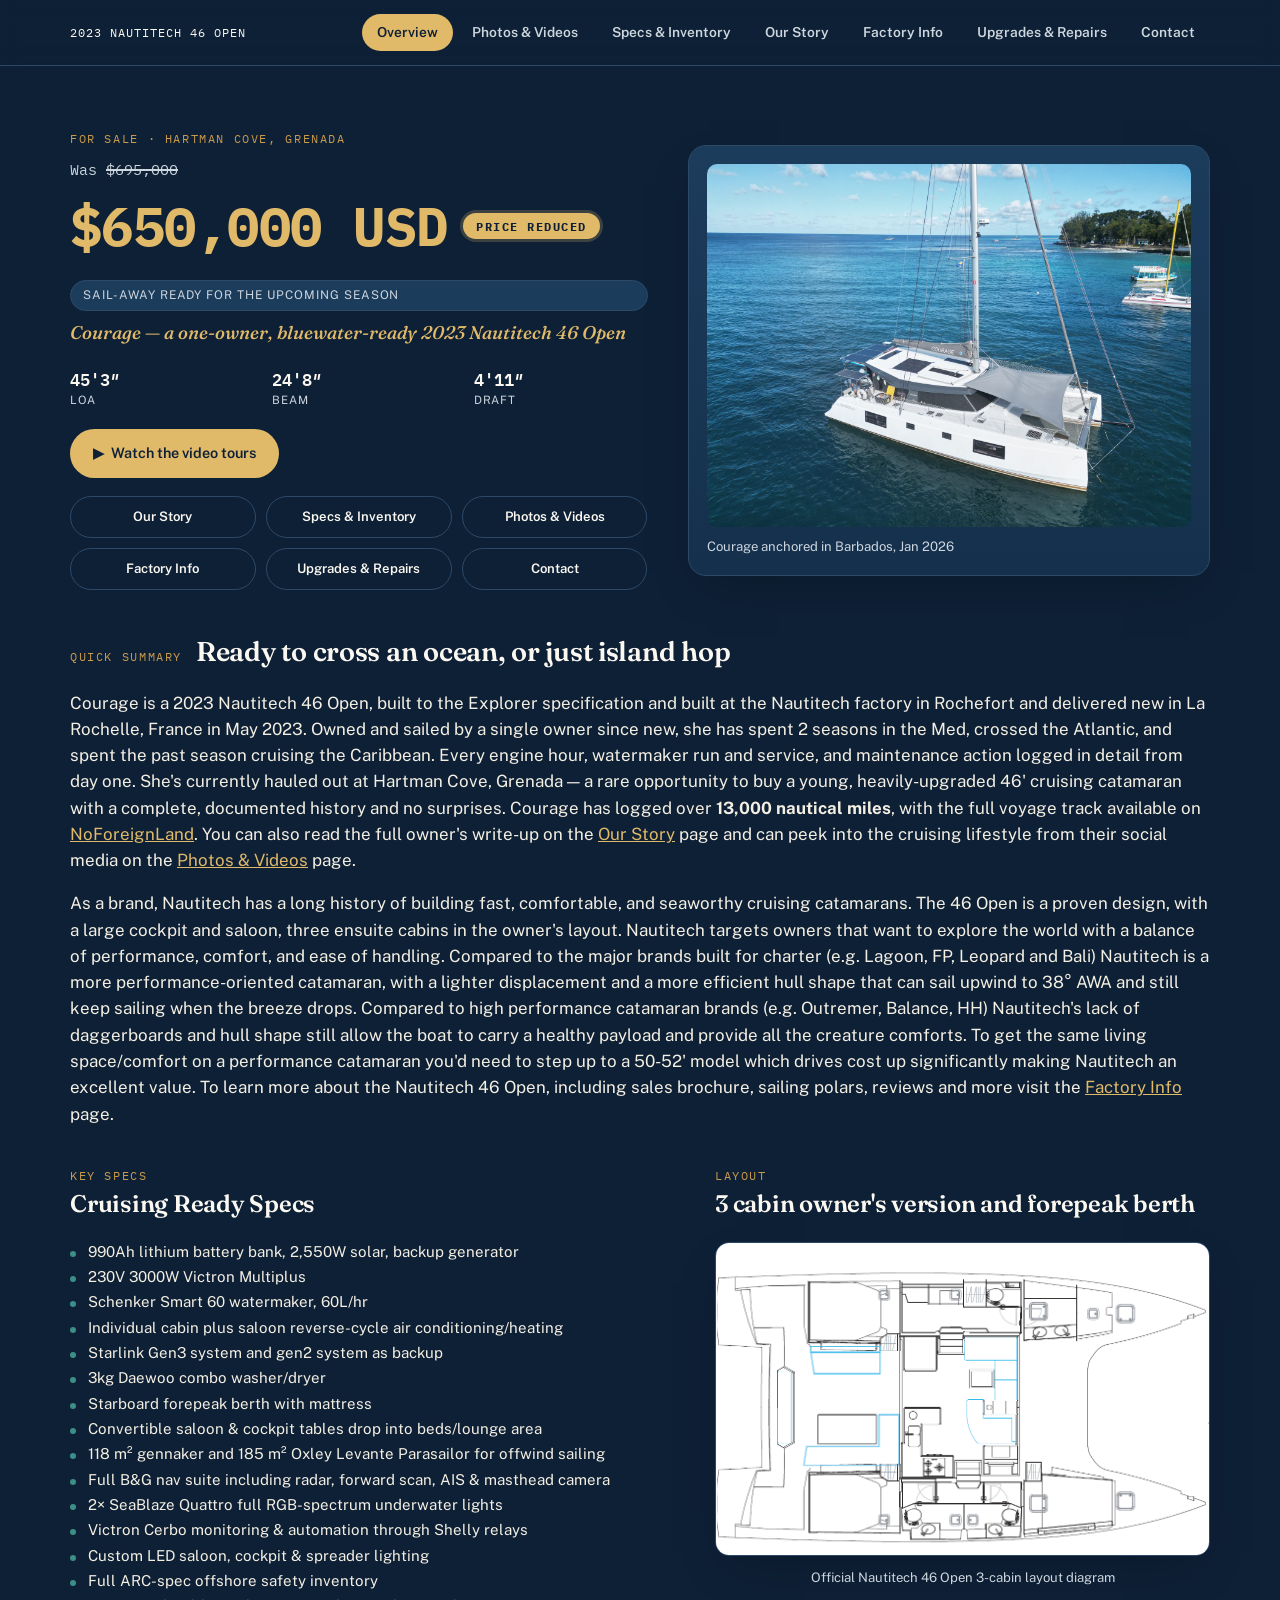
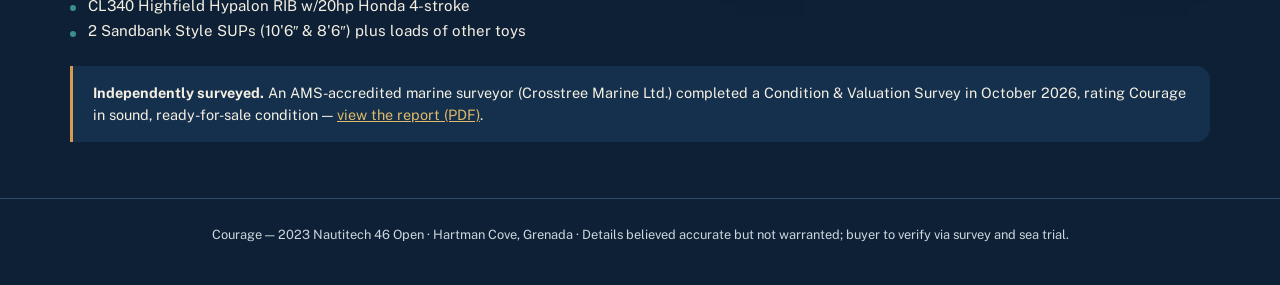
==== commit 2c8ea0ee: "Add Condition & Valuation Survey to site Independent survey by Crosstree Marine Ltd. (AMS-accredited" ====
--- a/index.html
+++ b/index.html
@@ -142,6 +142,12 @@
       </p>
     </div>
   </div>
+
+  <div class="note-box">
+    <strong>Independently surveyed.</strong> An AMS-accredited marine surveyor (Crosstree Marine Ltd.) completed
+    a Condition &amp; Valuation Survey in October 2026, rating Courage in sound, ready-for-sale condition &mdash;
+    <a href="docs/courage-survey-2026.pdf" target="_blank" rel="noopener">view the report (PDF)</a>.
+  </div>
 </main>
 
 <footer id="site-footer"></footer>
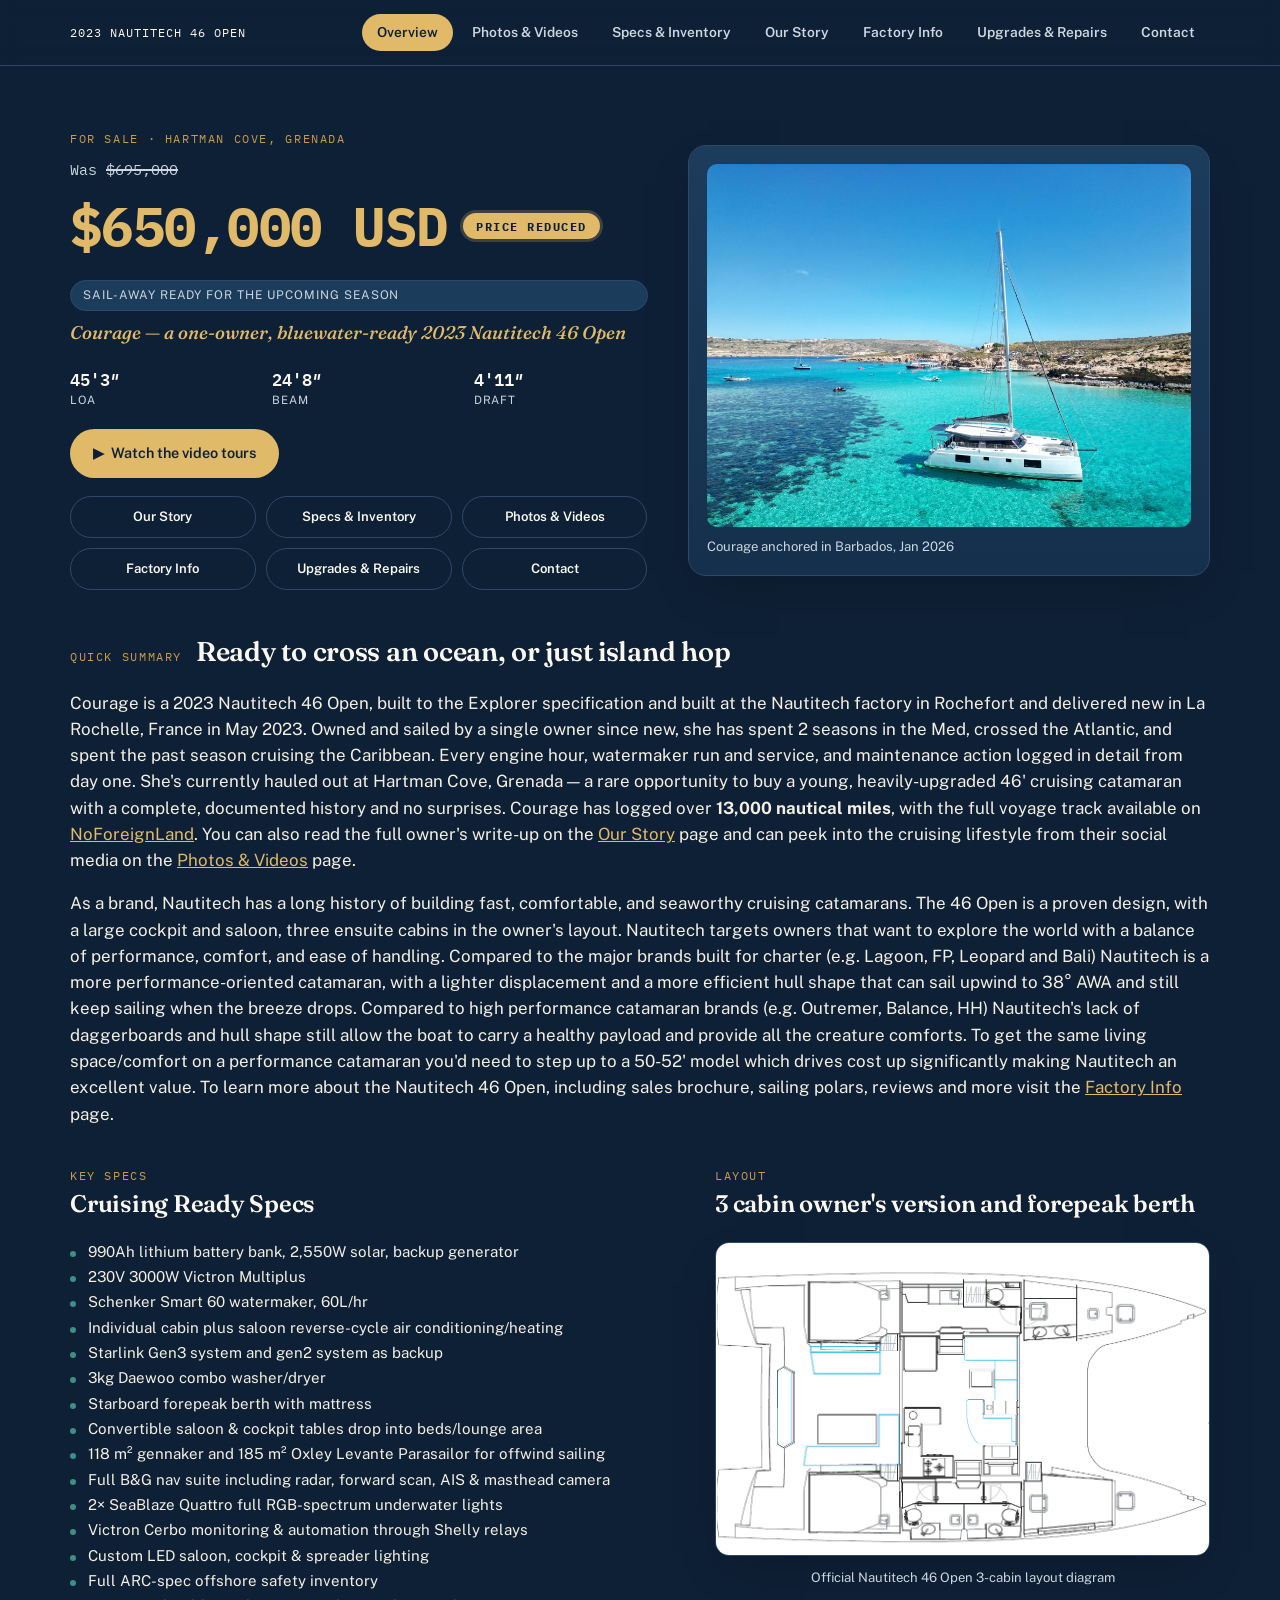
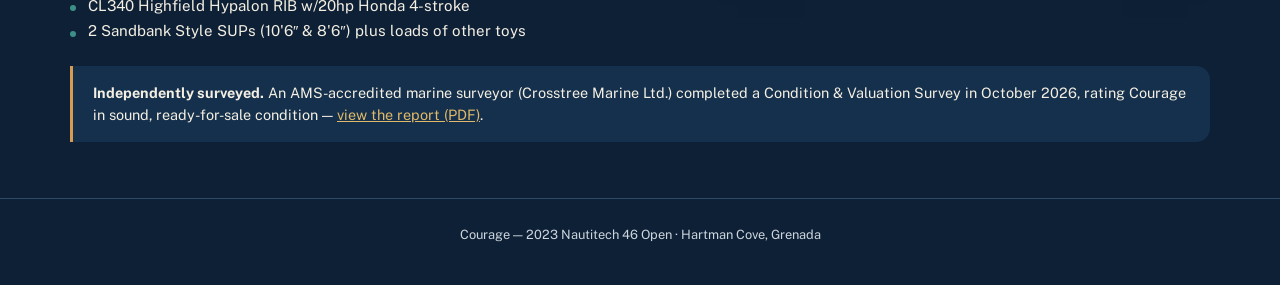
==== commit b1e6ca99: "Use aerial-08 turquoise-water shot as index hero image Co-Authored-By: Claude Opus 5.5 <noreply@anth" ====
--- a/index.html
+++ b/index.html
@@ -71,7 +71,7 @@
       </div>
 
       <div class="hero-art">
-        <a href="assets/img/courage-barbados-hero.jpg" target="_blank" rel="noopener"><img src="assets/img/courage-barbados-hero.jpg" alt="Courage anchored in Barbados, January 2026"></a>
+        <a href="assets/img/gallery/aerial-08-full.jpg" target="_blank" rel="noopener"><img src="assets/img/gallery/aerial-08-full.jpg" alt="Aerial view of Courage anchored in clear turquoise water"></a>
         <p class="diagram-note" style="margin-top:10px;margin-bottom:0;">Courage anchored in Barbados, Jan 2026</p>
       </div>
     </div>
